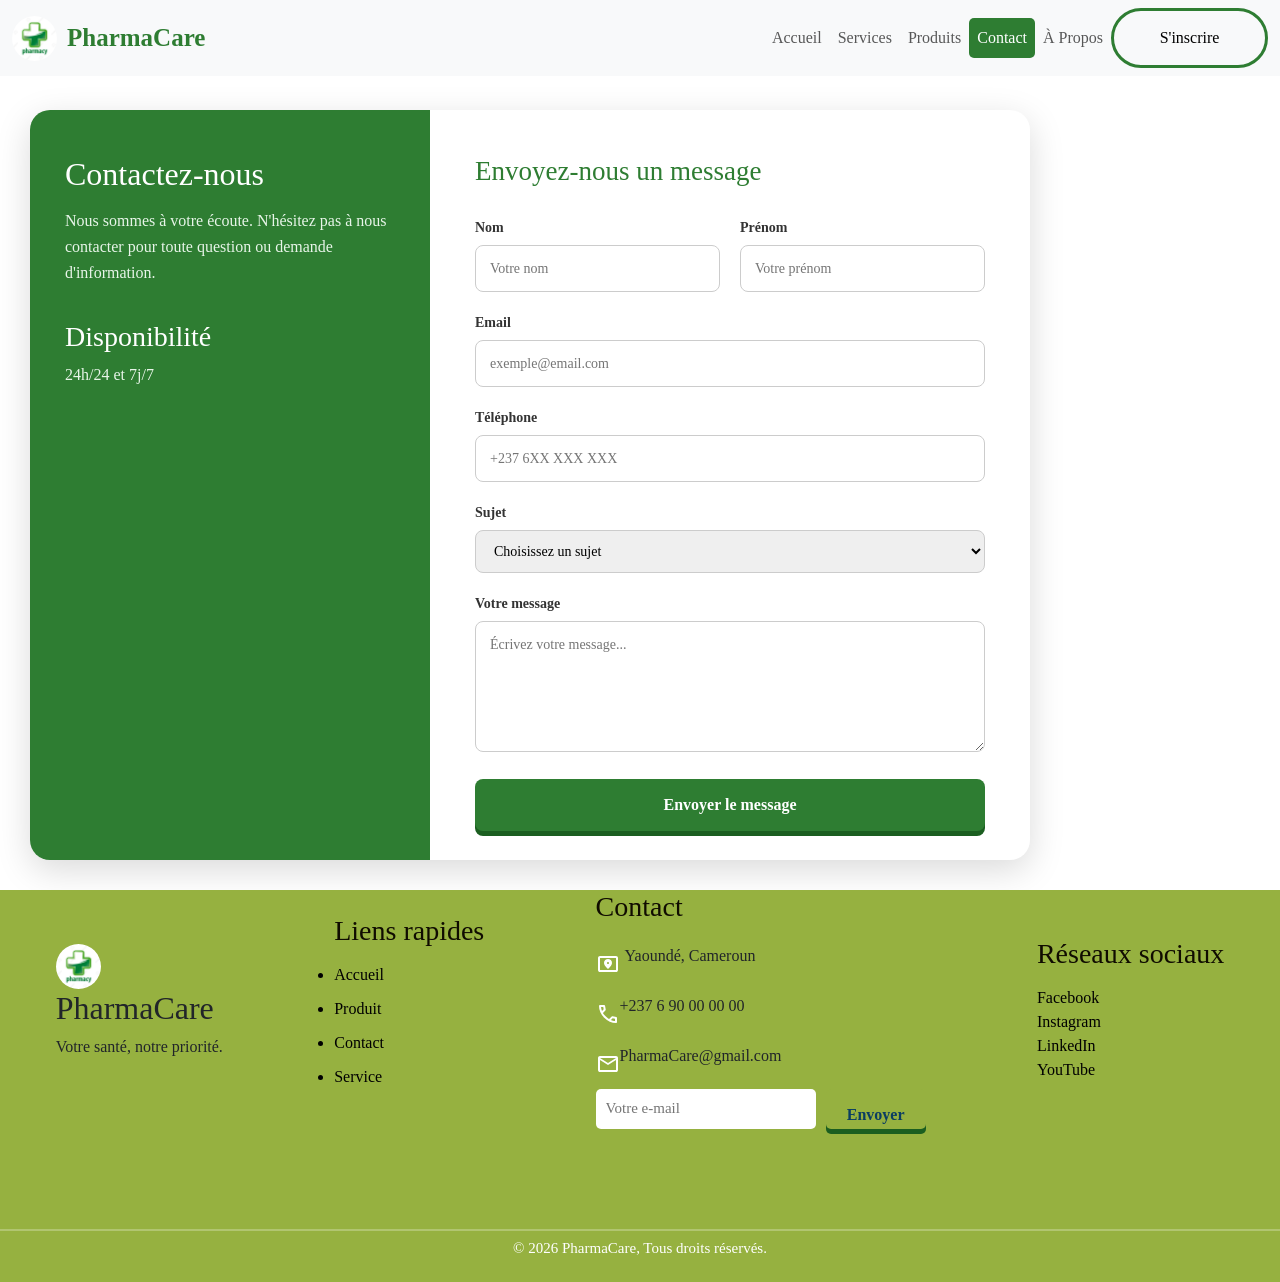
==== contact.html @ 48b53a8b "Mise à jour du projet" ====
<!DOCTYPE html>
<html lang="en">
<head>
    <meta charset="UTF-8">
    <meta name="viewport" content="width=device-width, initial-scale=1.0">
    <link href="https://cdn.jsdelivr.net/npm/bootstrap@5.0.2/dist/css/bootstrap.min.css" rel="stylesheet" integrity="sha384-EVSTQN3/azprG1Anm3QDgpJLIm9Nao0Yz1ztcQTwFspd3yD65VohhpuuCOmLASjC" crossorigin="anonymous">
    <script src="https://cdn.jsdelivr.net/npm/bootstrap@5.0.2/dist/js/bootstrap.bundle.min.js" integrity="sha384-MrcW6ZMFYlzcLA8Nl+NtUVF0sA7MsXsP1UyJoMp4YLEuNSfAP+JcXn/tWtIaxVXM" crossorigin="anonymous"></script>
    <title>Document</title>
    <link rel="stylesheet" href="css/contact.css">
</head>
<body>
     <header>
    <nav class="navbar navbar-expand-lg navbar-light bg-light fixed-top">

        <div class="container-fluid title">

            <!-- Logo -->
            <a class="navbar-brand" href="#">
                <img src="image/logo.jpg" alt="Logo PharmaCare" class="logo">
                PharmaCare
            </a>

            <!-- Bouton mobile -->
            <button class="navbar-toggler" type="button"
                    data-bs-toggle="collapse"
                    data-bs-target="#navbarSupportedContent"
                    aria-controls="navbarSupportedContent"
                    aria-expanded="false"
                    aria-label="Toggle navigation">

                <span class="navbar-toggler-icon"></span>
            </button>

            <!-- Menu -->
            <div class="collapse navbar-collapse" id="navbarSupportedContent">

               <ul class="navbar-nav ms-auto mb-2 mb-lg-0">

                    <li class="nav-item">
                        <a class="nav-link " href="index.html">
                            Accueil
                        </a>
                    </li>

                    <li class="nav-item">
                        <a class="nav-link" href="service.html">
                            Services
                        </a>
                    </li>

                    <li class="nav-item">
                        <a class="nav-link" href="produit.html">
                            Produits
                        </a>
                    </li>

                    <li class="nav-item">
                        <a class="nav-link active" href="contact.html">
                            Contact
                        </a>
                    </li>

                    <li class="nav-item">
                        <a class="nav-link" href="#">
                            À Propos
                        </a>
                    </li>

                </ul>

                <!-- Bouton inscription -->
                <a href="connexion.html" class="btn2">
                    S'inscrire
                </a>

            </div>

        </div>

    </nav>
</header>

 

    <div class="contact-container">

        <!-- Informations de contact -->
        <div class="contact-info">

            <h1>Contactez-nous</h1>

            <p>
                Nous sommes à votre écoute.
                N'hésitez pas à nous contacter pour toute question
                ou demande d'information.
            </p>

            <div class="info">
                        <h3>Disponibilité</h3>
                        <p>24h/24 et 7j/7</p>
                    
            </div>

        </div>


        <!-- Formulaire -->
        <div class="contact-form">

            <h2>Envoyez-nous un message</h2>

            <form>

                <div class="ligne">

                    <div class="champ">

                        <label for="nom">Nom</label>

                        <input
                            type="text"
                            id="nom"
                            placeholder="Votre nom"
                            required
                        >

                    </div>

                    <div class="champ">

                        <label for="prenom">Prénom</label>

                        <input
                            type="text"
                            id="prenom"
                            placeholder="Votre prénom"
                            required
                        >

                    </div>

                </div>


                <div class="champ">

                    <label for="email">Email</label>

                    <input
                        type="email"
                        id="email"
                        placeholder="exemple@email.com"
                        required
                    >

                </div>


                <div class="champ">

                    <label for="telephone">Téléphone</label>

                    <input
                        type="tel"
                        id="telephone"
                        placeholder="+237 6XX XXX XXX"
                    >

                </div>


                <div class="champ">

                    <label for="sujet">Sujet</label>

                    <select id="sujet">

                        <option value="">Choisissez un sujet</option>

                        <option>Demande d'information</option>
                        <option>Commande</option>
                        <option>Livraison</option>
                        <option>Produit</option>
                        <option>Réclamation</option>
                        <option>Autre</option>

                    </select>

                </div>


                <div class="champ">

                    <label for="message">Votre message</label>

                    <textarea
                        id="message"
                        rows="5"
                        placeholder="Écrivez votre message..."
                        required
                    ></textarea>

                </div>


                <button type="submit">
                    Envoyer le message
                </button>

            </form>

        </div>

    </div>
 <footer class="footer">
    <div class="footer-container">

        <!-- Logo -->
        <div class="footer-logo">
            <img src="image/logo.jpg" alt="Logo" class="logo">
            <h2> PharmaCare</h2>
            <p>Votre santé, notre priorité.</p>
        </div>

        <!-- Liens rapides -->
        <div class="footer-section">
            <h3>Liens rapides</h3>
            <ul>
                <li><a href="#">Accueil</a></li>
                <li><a href="#">Produit</a></li>
                <li><a href="#">Contact</a></li>
                <li><a href="#">Service</a></li>
            </ul>
        </div>

        <!-- Contact -->
        <div class="footer-section">
            <h3>Contact</h3>
            <div class="svg"><svg xmlns="http://www.w3.org/2000/svg" height="24px" viewBox="0 -960 960 960" width="24px" fill="white"><path d="M160-240h640v-480H160v480Zm0 80q-33 0-56.5-23.5T80-240v-480q0-33 23.5-56.5T160-800h640q33 0 56.5 23.5T880-720v480q0 33-23.5 56.5T800-160H160Zm0-80v-480 480Zm291.5-251.5Q440-503 440-520t11.5-28.5Q463-560 480-560t28.5 11.5Q520-537 520-520t-11.5 28.5Q497-480 480-480t-28.5-11.5ZM480-280q81-69 120.5-127.5T640-516q0-75-48.5-119.5T480-680q-63 0-111.5 44.5T320-516q0 50 39.5 108.5T480-280Z"/></svg> <p class="vag">Yaoundé, Cameroun</p></div>
            
            <div class="svg"><svg xmlns="http://www.w3.org/2000/svg" height="24px" viewBox="0 -960 960 960" width="24px" fill="white"><path d="M798-120q-125 0-247-54.5T329-329Q229-429 174.5-551T120-798q0-18 12-30t30-12h162q14 0 25 9.5t13 22.5l26 140q2 16-1 27t-11 19l-97 98q20 37 47.5 71.5T387-386q31 31 65 57.5t72 48.5l94-94q9-9 23.5-13.5T670-390l138 28q14 4 23 14.5t9 23.5v162q0 18-12 30t-30 12ZM241-600l66-66-17-94h-89q5 41 14 81t26 79Zm358 358q39 17 79.5 27t81.5 13v-88l-94-19-67 67ZM241-600Zm358 358Z"/></svg><p>+237 6 90 00 00 00</p></div> 
            <div class="svg"><svg xmlns="http://www.w3.org/2000/svg" height="24px" viewBox="0 -960 960 960" width="24px" fill="white"><path d="M160-160q-33 0-56.5-23.5T80-240v-480q0-33 23.5-56.5T160-800h640q33 0 56.5 23.5T880-720v480q0 33-23.5 56.5T800-160H160Zm320-280L160-640v400h640v-400L480-440Zm0-80 320-200H160l320 200ZM160-640v-80 480-400Z"/></svg><p>PharmaCare@gmail.com</p></div>
            <div class="newsletter">
          <form class="newsletter-form">
        <input type="email" placeholder="Votre e-mail" required>
        <button type="submit">Envoyer</button>
         </form>
</div>
        </div>

        <!-- Réseaux sociaux -->
        <div class="footer-section">
            <h3>Réseaux sociaux</h3>
            <a href="#">Facebook</a><br>
            <a href="#">Instagram</a><br>
            <a href="#">LinkedIn</a><br>
            <a href="#">YouTube</a>
        </div>

    </div>
    <hr>
    <div class="footer-bottom">
        <p>&copy; 2026  PharmaCare, Tous droits réservés.</p>
    </div>
</footer>
</body>
</html>
---- css/contact.css ----
body{
    font-family: poppins;
    padding-top: 80px;
}
.logo {
    width: 45px;
    height: 45px;
    border-radius: 50%;
    object-fit: cover;
    
}
.navbar {
    position: fixed;
    top: 0;
    left: 0;
    width: 100%;
    z-index: 1050;
}
.navbar-brand {
    display: flex;
    align-items: center;
    gap: 10px;
    font-size: 25px;
    font-weight: bold;
    color: #2E7D32;
}
.nav-link:active {
    background-color: #2E7D32;
    color: white;
    border-radius: 5px;
}
.nav-link.active {
    color: white !important;
    background-color: #2E7D32;
    border-radius: 5px;
}

.btn2{
    text-decoration: none;
     color: black;
     border: #2E7D32 solid;
     width: 15%;
     height: 60px;
     border-radius: 30px;
     align-items: center;
    display: flex;
    justify-content: center;
}
.btn2:hover{
    background-color: #2E7D32 ;
    color: white;
    border: black solid;
} 
.contact-container {
    margin: 30px;
    height: 750px;
    width: 100%;
    max-width: 1000px;
    display: flex;
    background: white;
    border-radius: 20px;
    overflow: hidden;
    box-shadow: 0 10px 35px rgba(0, 0, 0, 0.15);
}
.contact-info {
    width: 40%;
    background: #2E7D32;
    color: white;
    padding: 45px 35px;
}
.contact-info h1 {
    font-size: 32px;
    margin-bottom: 15px;
}
.contact-info  p {
    line-height: 1.6;
    margin-bottom: 35px;
    color: #e8f5e9;
}
.info-item h3 {
    margin-bottom: 5px;
    font-size: 16px;
}
.info-item p {
    color: #e8f5e9;
    font-size: 14px;
}
.contact-form {
    width: 60%;
    padding: 45px;
}
.contact-form h2 {
    color: #2E7D32;
    margin-bottom: 30px;
    font-size: 27px;
}
.ligne {
    display: flex;
    gap: 20px;
}
.champ {
    width: 100%;
    margin-bottom: 20px;
}
.champ label {
    display: block;
    margin-bottom: 7px;
    font-weight: bold;
    color: #333;
    font-size: 14px;
}
.champ input,
.champ select,
.champ textarea {
    width: 100%;
    padding: 12px 14px;
    border: 1px solid #ccc;
    border-radius: 8px;
    outline: none;
    font-family: inherit;
    font-size: 14px;
    transition: 0.3s;
}
.champ textarea {
    resize: vertical;
}
.champ input:focus,
.champ select:focus,
.champ textarea:focus {

    border-color: #2E7D32;
    box-shadow:
        0 0 0 3px rgba(46, 125, 50, 0.12);
}

button {
    width: 100%;
    padding: 14px;
    border: none;
    border-radius: 8px;
    background: #2E7D32;
    color: white;
    font-size: 16px;
    font-weight: bold;
    cursor: pointer;
    box-shadow: 0 5px 0 #1B5E20;
    transition: 0.2s;
}


button:hover {
    background: #388E3C;
    transform: translateY(-2px);
    box-shadow: 0 7px 0 #1B5E20;
}

footer{
    background-color: #96B140;
    height: 350px;
}
hr {
    border: none;
    height: 2px;
    background-color: white;
    margin-top: 100px;
}
.footer-container{
    display: flex;
    justify-content: space-around;
    align-items: center;
    
}

.footer-bottom {
    text-align: center;
    background-color: #96B140;
    color: white;
    font-size: 15px;
    height: 50px;
    display: flex;
    justify-content: center;
    align-items: center;
    margin-top: -15px;
}
.svg{
  display: flex;
  width: 200%;
  align-items: center;
 
  height: 50px;
}
.vag{
    margin-left: 5px;
}
.footer-section h3{
    margin-bottom:15px;
    color:#100c00;
}

.footer-section ul{

    padding:0;
}

.footer-section ul li {
    margin-bottom:10px;
    text-decoration: none;
    color: black;
}
.footer-section a{
    text-decoration:none;
    color:black;
    transition:0.3s;
}

.footer-section a:hover{
    color:white;
    padding-left:6px;
}
.newsletter-form{
    display: flex;
    gap: 10px;
}

.newsletter-form input{
    width: 220px;
    height: 40px;
    padding: 0 10px;
    border: none;
    border-radius: 5px;
    outline: none;
    font-size: 15px;
}

.newsletter-form button{
    width: 100px;
    height: 40px;
    background-color: #96B140;
    color: #0A3D62;
    border: none;
    border-radius: 5px;
    cursor: pointer;
    font-weight: bold;
    transition: 0.3s;
}

.newsletter-form button:hover{
    background-color: white;
}
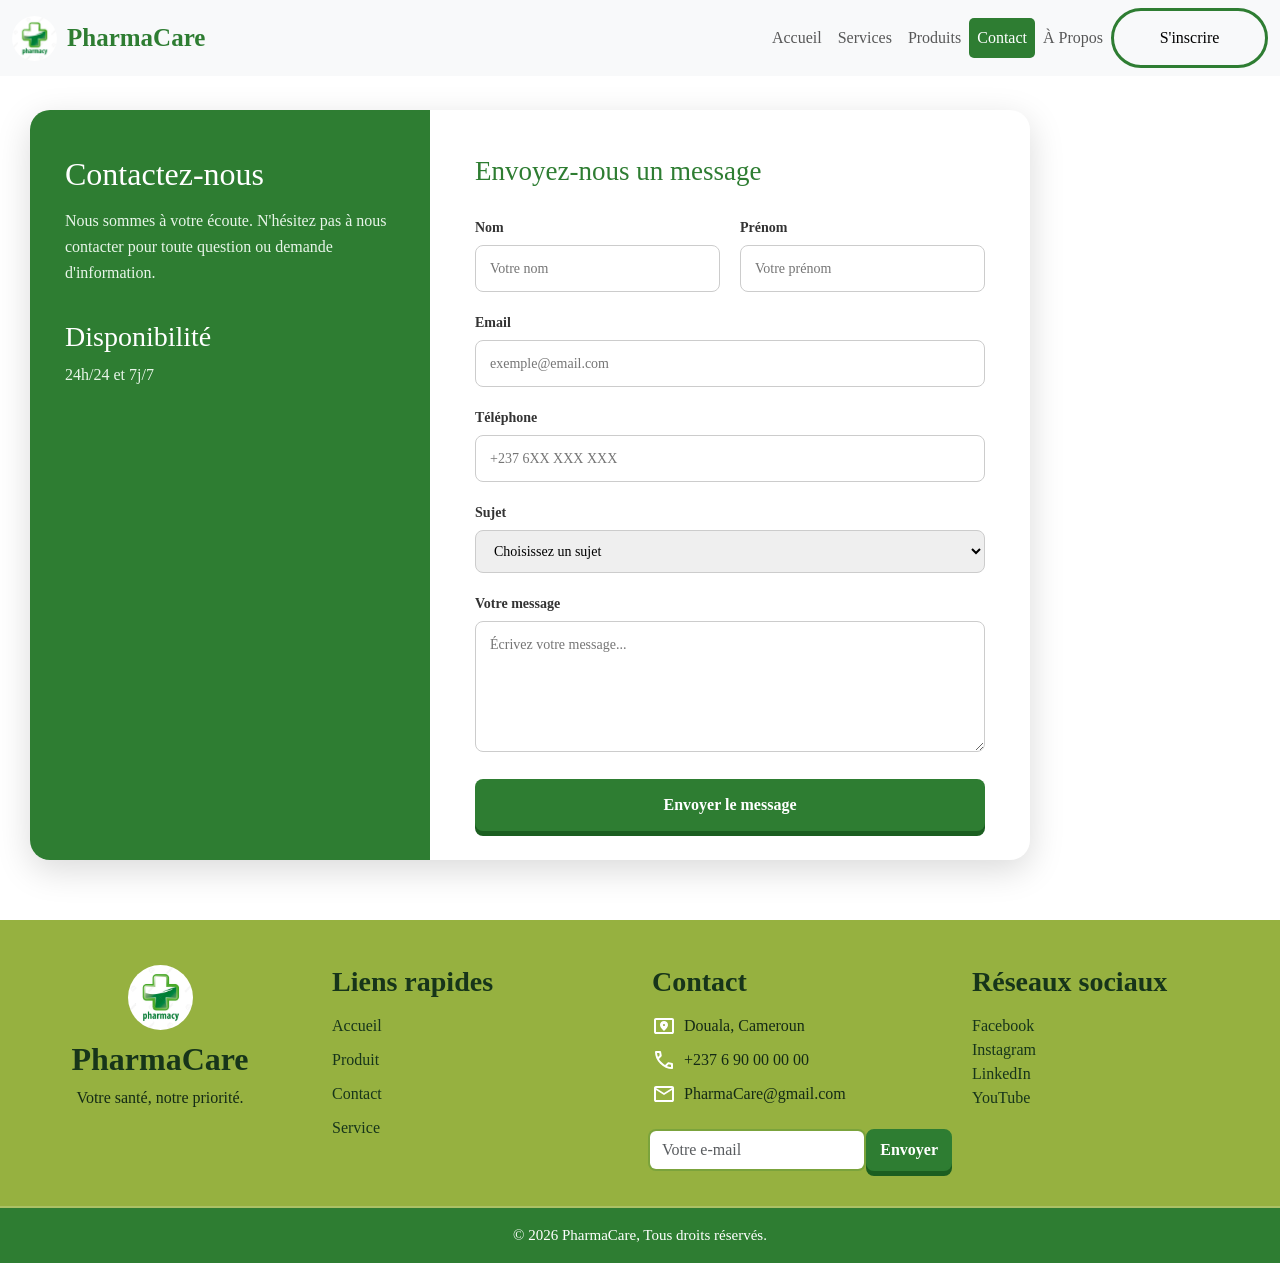
==== commit c1b68576: "Modification de la page produit" ====
--- a/contact.html
+++ b/contact.html
@@ -213,17 +213,17 @@
 
     </div>
  <footer class="footer">
-    <div class="footer-container">
+    <div class="footer-container container-fluid"><div class="row g-4">
 
         <!-- Logo -->
-        <div class="footer-logo">
+        <div class="footer-logo col-12 col-md-6 col-lg-3">
             <img src="image/logo.jpg" alt="Logo" class="logo">
             <h2> PharmaCare</h2>
             <p>Votre santé, notre priorité.</p>
         </div>
 
         <!-- Liens rapides -->
-        <div class="footer-section">
+        <div class="footer-section col-12 col-md-6 col-lg-3">
             <h3>Liens rapides</h3>
             <ul>
                 <li><a href="#">Accueil</a></li>
@@ -234,22 +234,22 @@
         </div>
 
         <!-- Contact -->
-        <div class="footer-section">
+        <div class="footer-section col-12 col-md-6 col-lg-3">
             <h3>Contact</h3>
-            <div class="svg"><svg xmlns="http://www.w3.org/2000/svg" height="24px" viewBox="0 -960 960 960" width="24px" fill="white"><path d="M160-240h640v-480H160v480Zm0 80q-33 0-56.5-23.5T80-240v-480q0-33 23.5-56.5T160-800h640q33 0 56.5 23.5T880-720v480q0 33-23.5 56.5T800-160H160Zm0-80v-480 480Zm291.5-251.5Q440-503 440-520t11.5-28.5Q463-560 480-560t28.5 11.5Q520-537 520-520t-11.5 28.5Q497-480 480-480t-28.5-11.5ZM480-280q81-69 120.5-127.5T640-516q0-75-48.5-119.5T480-680q-63 0-111.5 44.5T320-516q0 50 39.5 108.5T480-280Z"/></svg> <p class="vag">Yaoundé, Cameroun</p></div>
+            <div class="svg"><svg xmlns="http://www.w3.org/2000/svg" height="24px" viewBox="0 -960 960 960" width="24px" fill="white"><path d="M160-240h640v-480H160v480Zm0 80q-33 0-56.5-23.5T80-240v-480q0-33 23.5-56.5T160-800h640q33 0 56.5 23.5T880-720v480q0 33-23.5 56.5T800-160H160Zm0-80v-480 480Zm291.5-251.5Q440-503 440-520t11.5-28.5Q463-560 480-560t28.5 11.5Q520-537 520-520t-11.5 28.5Q497-480 480-480t-28.5-11.5ZM480-280q81-69 120.5-127.5T640-516q0-75-48.5-119.5T480-680q-63 0-111.5 44.5T320-516q0 50 39.5 108.5T480-280Z"/></svg> <p class="vag">Douala, Cameroun</p></div>
             
             <div class="svg"><svg xmlns="http://www.w3.org/2000/svg" height="24px" viewBox="0 -960 960 960" width="24px" fill="white"><path d="M798-120q-125 0-247-54.5T329-329Q229-429 174.5-551T120-798q0-18 12-30t30-12h162q14 0 25 9.5t13 22.5l26 140q2 16-1 27t-11 19l-97 98q20 37 47.5 71.5T387-386q31 31 65 57.5t72 48.5l94-94q9-9 23.5-13.5T670-390l138 28q14 4 23 14.5t9 23.5v162q0 18-12 30t-30 12ZM241-600l66-66-17-94h-89q5 41 14 81t26 79Zm358 358q39 17 79.5 27t81.5 13v-88l-94-19-67 67ZM241-600Zm358 358Z"/></svg><p>+237 6 90 00 00 00</p></div> 
             <div class="svg"><svg xmlns="http://www.w3.org/2000/svg" height="24px" viewBox="0 -960 960 960" width="24px" fill="white"><path d="M160-160q-33 0-56.5-23.5T80-240v-480q0-33 23.5-56.5T160-800h640q33 0 56.5 23.5T880-720v480q0 33-23.5 56.5T800-160H160Zm320-280L160-640v400h640v-400L480-440Zm0-80 320-200H160l320 200ZM160-640v-80 480-400Z"/></svg><p>PharmaCare@gmail.com</p></div>
             <div class="newsletter">
-          <form class="newsletter-form">
-        <input type="email" placeholder="Votre e-mail" required>
-        <button type="submit">Envoyer</button>
+          <form class="newsletter-form row g-2">
+        <input type="email" class="form-control col-12 col-md" placeholder="Votre e-mail" required>
+        <button type="submit" class="btn col-12 col-md-auto">Envoyer</button>
          </form>
 </div>
         </div>
 
         <!-- Réseaux sociaux -->
-        <div class="footer-section">
+        <div class="footer-section col-12 col-md-6 col-lg-3">
             <h3>Réseaux sociaux</h3>
             <a href="#">Facebook</a><br>
             <a href="#">Instagram</a><br>
@@ -257,7 +257,7 @@
             <a href="#">YouTube</a>
         </div>
 
-    </div>
+    </div></div>
     <hr>
     <div class="footer-bottom">
         <p>&copy; 2026  PharmaCare, Tous droits réservés.</p>
--- a/css/contact.css
+++ b/css/contact.css
@@ -1,3 +1,13 @@
+:root {
+    --vert-principal: #2E7D32;
+    --vert-clair: #96B140;
+    --vert-tres-clair: #F3F8E8;
+    --fond-carte: #F7F9F7;
+    --texte: #17351A;
+    --blanc: #FFFFFF;
+    --ombre: rgba(46, 125, 50, 0.15);
+}
+
 body{
     font-family: poppins;
     padding-top: 80px;
@@ -154,98 +164,134 @@
     box-shadow: 0 7px 0 #1B5E20;
 }
 
-footer{
-    background-color: #96B140;
-    height: 350px;
-}
-hr {
-    border: none;
+footer {
+    background-color: var(--vert-clair);
+    color: #142A15;
+    margin-top: 60px;
+    padding-top: 45px;
+}
+
+.footer-container {
+    width: 100%;
+}
+
+.footer-logo {
+    text-align: center;
+}
+
+.footer-logo .logo {
+    width: 65px;
+    height: 65px;
+}
+
+.footer-logo h2 {
+    color: #17351A;
+    font-weight: 700;
+    margin-top: 10px;
+}
+
+.footer-section h3 {
+    margin-bottom: 15px;
+    color: #17351A;
+    font-weight: 700;
+}
+
+.footer-section ul {
+    padding: 0;
+    margin: 0;
+    list-style: none;
+}
+
+.footer-section ul li {
+    margin-bottom: 10px;
+}
+
+.footer-section a {
+    text-decoration: none;
+    color: #17351A;
+    transition: 0.3s;
+}
+
+.footer-section a:hover {
+    color: var(--blanc);
+    padding-left: 5px;
+}
+
+.svg {
+    display: flex;
+    align-items: center;
+    gap: 8px;
+    width: 100%;
+    margin-bottom: 10px;
+}
+
+.svg p {
+    margin: 0;
+    overflow-wrap: anywhere;
+}
+
+.vag {
+    margin-left: 5px;
+}
+
+.newsletter-form {
+    margin-top: 15px;
+}
+
+.newsletter-form input {
+    min-height: 42px;
+    border: 2px solid rgba(46, 125, 50, 0.25);
+    border-radius: 8px;
+    outline: none;
+}
+
+.newsletter-form input:focus {
+    border-color: var(--vert-principal);
+    box-shadow: 0 0 0 0.2rem rgba(46, 125, 50, 0.15);
+}
+
+.newsletter-form button {
+    min-height: 42px;
+    background-color: var(--vert-principal);
+    color: var(--blanc);
+    border: 2px solid var(--vert-principal);
+    border-radius: 8px;
+    font-weight: 600;
+    transition: 0.3s;
+}
+
+.newsletter-form button:hover {
+    background-color: var(--blanc);
+    color: var(--vert-principal);
+}
+
+/* =========================
+   LIGNE ET COPYRIGHT
+========================= */
+
+footer hr {
+    border: 0;
     height: 2px;
-    background-color: white;
-    margin-top: 100px;
-}
-.footer-container{
-    display: flex;
-    justify-content: space-around;
-    align-items: center;
-    
+    background-color: rgba(255, 255, 255, 0.8);
+    margin: 35px 0 0;
 }
 
 .footer-bottom {
-    text-align: center;
-    background-color: #96B140;
-    color: white;
-    font-size: 15px;
-    height: 50px;
+    min-height: 55px;
+    padding: 12px 15px;
+
     display: flex;
     justify-content: center;
     align-items: center;
-    margin-top: -15px;
-}
-.svg{
-  display: flex;
-  width: 200%;
-  align-items: center;
- 
-  height: 50px;
-}
-.vag{
-    margin-left: 5px;
-}
-.footer-section h3{
-    margin-bottom:15px;
-    color:#100c00;
-}
-
-.footer-section ul{
-
-    padding:0;
-}
-
-.footer-section ul li {
-    margin-bottom:10px;
-    text-decoration: none;
-    color: black;
-}
-.footer-section a{
-    text-decoration:none;
-    color:black;
-    transition:0.3s;
-}
-
-.footer-section a:hover{
-    color:white;
-    padding-left:6px;
-}
-.newsletter-form{
-    display: flex;
-    gap: 10px;
-}
-
-.newsletter-form input{
-    width: 220px;
-    height: 40px;
-    padding: 0 10px;
-    border: none;
-    border-radius: 5px;
-    outline: none;
+
+    background-color: var(--vert-principal);
+    color: var(--blanc);
+
+    text-align: center;
     font-size: 15px;
 }
 
-.newsletter-form button{
-    width: 100px;
-    height: 40px;
-    background-color: #96B140;
-    color: #0A3D62;
-    border: none;
-    border-radius: 5px;
-    cursor: pointer;
-    font-weight: bold;
-    transition: 0.3s;
-}
-
-.newsletter-form button:hover{
-    background-color: white;
-}
-
-             +.footer-bottom p {
+    margin: 0;
+}
+
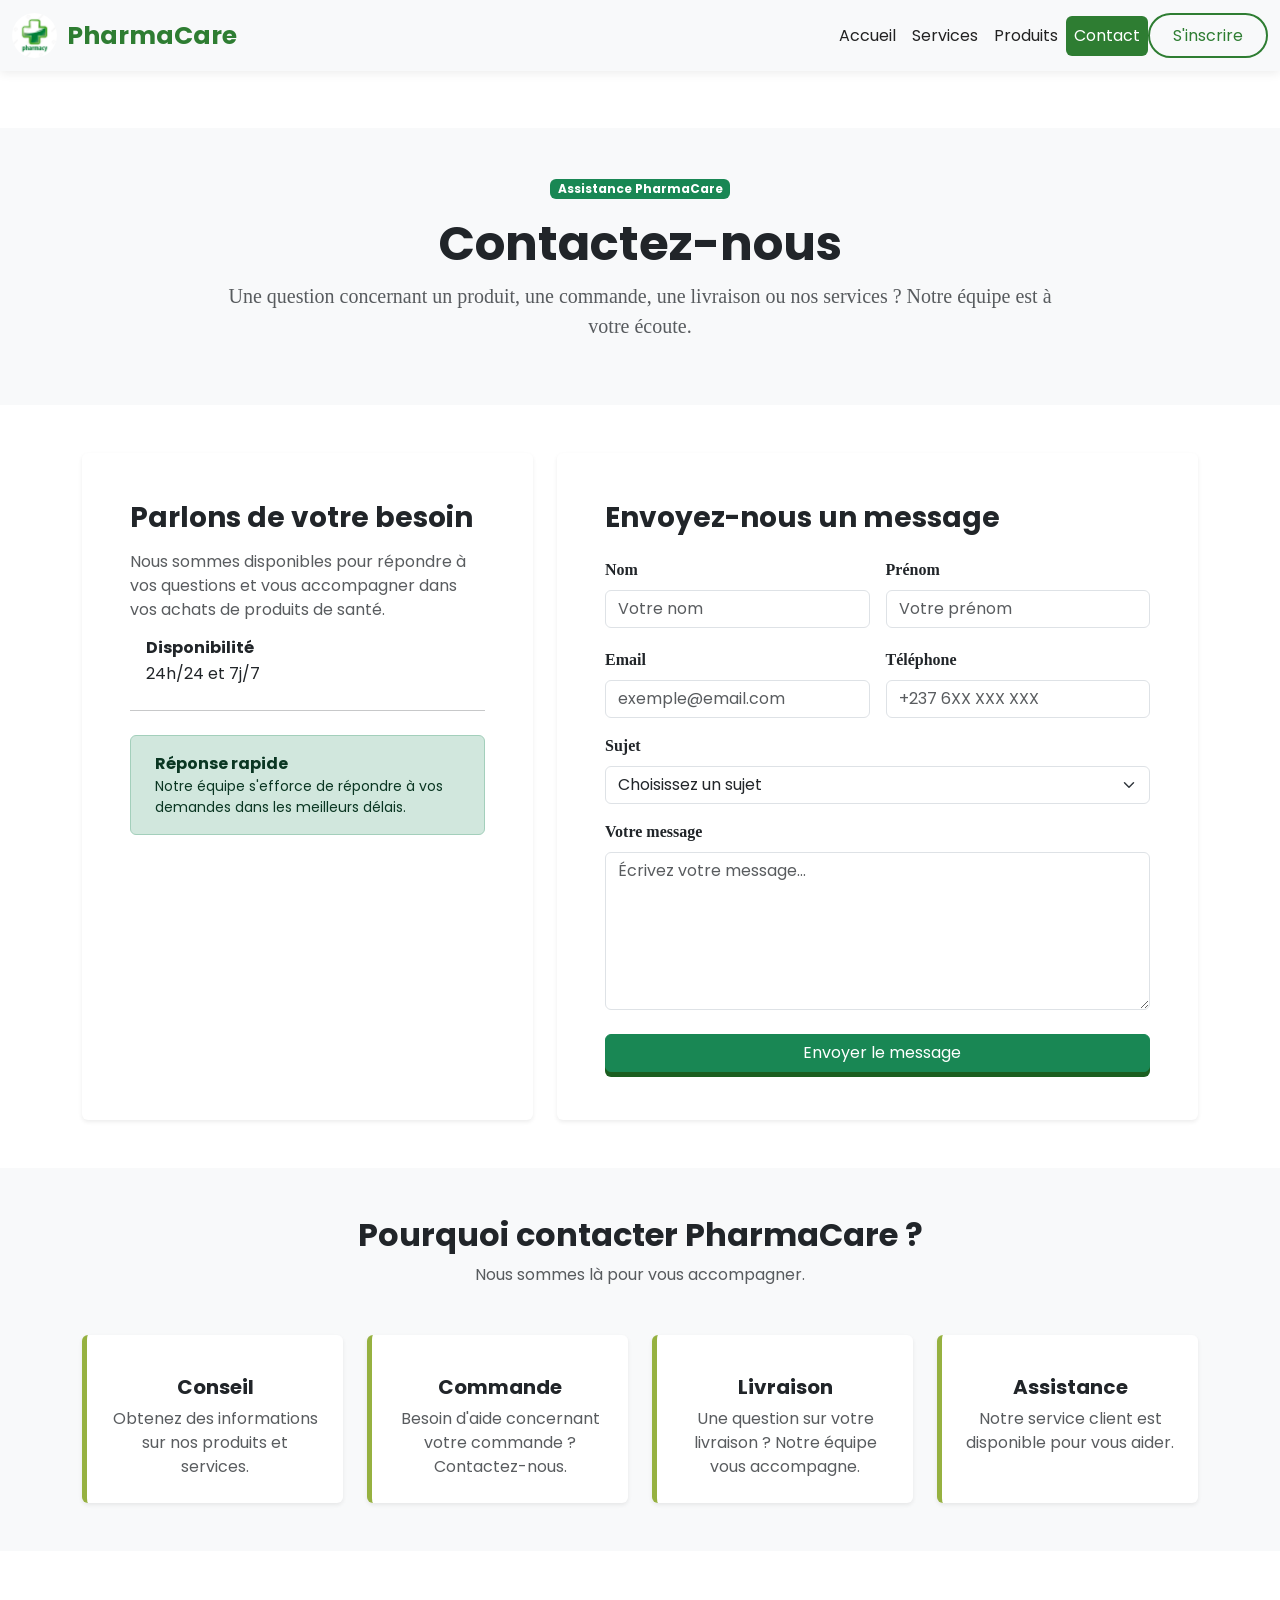
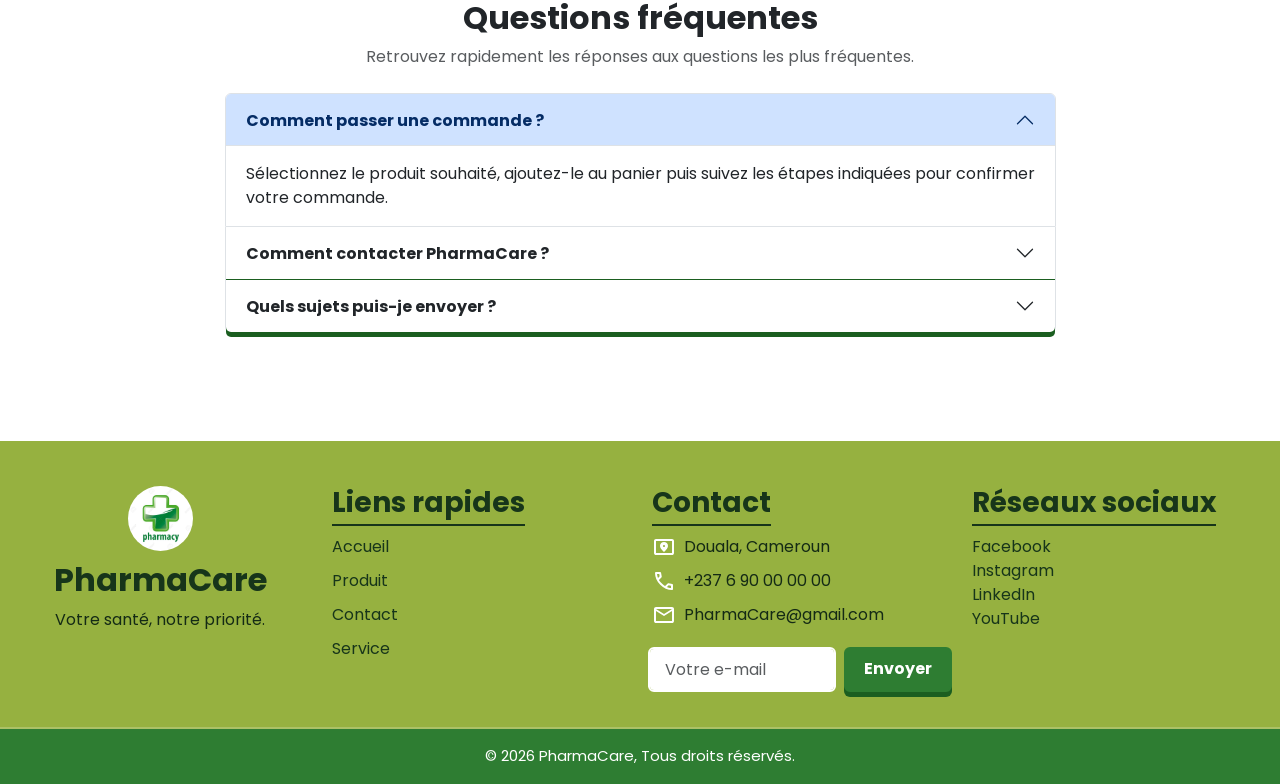
==== commit 77cfc722: "Amelioration de la page services" ====
--- a/contact.html
+++ b/contact.html
@@ -3,13 +3,19 @@
 <head>
     <meta charset="UTF-8">
     <meta name="viewport" content="width=device-width, initial-scale=1.0">
+    <link rel="preconnect" href="https://fonts.googleapis.com">
+<link rel="preconnect" href="https://fonts.gstatic.com" crossorigin>
+<link href="https://fonts.googleapis.com/css2?family=Poppins:ital,wght@0,100;0,200;0,300;0,400;0,500;0,600;0,700;0,800;0,900;1,100;1,200;1,300;1,400;1,500;1,600;1,700;1,800;1,900&display=swap" rel="stylesheet">
     <link href="https://cdn.jsdelivr.net/npm/bootstrap@5.0.2/dist/css/bootstrap.min.css" rel="stylesheet" integrity="sha384-EVSTQN3/azprG1Anm3QDgpJLIm9Nao0Yz1ztcQTwFspd3yD65VohhpuuCOmLASjC" crossorigin="anonymous">
     <script src="https://cdn.jsdelivr.net/npm/bootstrap@5.0.2/dist/js/bootstrap.bundle.min.js" integrity="sha384-MrcW6ZMFYlzcLA8Nl+NtUVF0sA7MsXsP1UyJoMp4YLEuNSfAP+JcXn/tWtIaxVXM" crossorigin="anonymous"></script>
     <title>Document</title>
     <link rel="stylesheet" href="css/contact.css">
 </head>
 <body>
-     <header>
+   
+
+<header>
+
     <nav class="navbar navbar-expand-lg navbar-light bg-light fixed-top">
 
         <div class="container-fluid title">
@@ -37,7 +43,7 @@
                <ul class="navbar-nav ms-auto mb-2 mb-lg-0">
 
                     <li class="nav-item">
-                        <a class="nav-link " href="index.html">
+                        <a class="nav-link" href="index.html">
                             Accueil
                         </a>
                     </li>
@@ -60,12 +66,6 @@
                         </a>
                     </li>
 
-                    <li class="nav-item">
-                        <a class="nav-link" href="#">
-                            À Propos
-                        </a>
-                    </li>
-
                 </ul>
 
                 <!-- Bouton inscription -->
@@ -78,140 +78,549 @@
         </div>
 
     </nav>
+
 </header>
 
- 
-
-    <div class="contact-container">
-
-        <!-- Informations de contact -->
-        <div class="contact-info">
-
-            <h1>Contactez-nous</h1>
-
-            <p>
-                Nous sommes à votre écoute.
-                N'hésitez pas à nous contacter pour toute question
-                ou demande d'information.
-            </p>
-
-            <div class="info">
-                        <h3>Disponibilité</h3>
-                        <p>24h/24 et 7j/7</p>
-                    
+
+<!-- ESPACE SOUS LA NAVBAR -->
+<main class="pt-5">
+
+    <section class="py-5 bg-light">
+
+        <div class="container">
+
+            <div class="row justify-content-center text-center">
+
+                <div class="col-12 col-lg-9">
+
+                    <span class="badge bg-success mb-3">
+                        <i class="bi bi-headset"></i>
+                        Assistance PharmaCare
+                    </span>
+
+                    <h1 class="display-5 fw-bold">
+                        Contactez-nous
+                    </h1>
+
+                    <p class="lead text-muted">
+                        Une question concernant un produit, une commande,
+                        une livraison ou nos services ?
+                        Notre équipe est à votre écoute.
+                    </p>
+
+                </div>
+
             </div>
 
         </div>
 
-
-        <!-- Formulaire -->
-        <div class="contact-form">
-
-            <h2>Envoyez-nous un message</h2>
-
-            <form>
-
-                <div class="ligne">
-
-                    <div class="champ">
-
-                        <label for="nom">Nom</label>
-
-                        <input
-                            type="text"
-                            id="nom"
-                            placeholder="Votre nom"
-                            required
-                        >
-
-                    </div>
-
-                    <div class="champ">
-
-                        <label for="prenom">Prénom</label>
-
-                        <input
-                            type="text"
-                            id="prenom"
-                            placeholder="Votre prénom"
-                            required
-                        >
-
-                    </div>
-
-                </div>
-
-
-                <div class="champ">
-
-                    <label for="email">Email</label>
-
-                    <input
-                        type="email"
-                        id="email"
-                        placeholder="exemple@email.com"
-                        required
-                    >
-
-                </div>
-
-
-                <div class="champ">
-
-                    <label for="telephone">Téléphone</label>
-
-                    <input
-                        type="tel"
-                        id="telephone"
-                        placeholder="+237 6XX XXX XXX"
-                    >
-
-                </div>
-
-
-                <div class="champ">
-
-                    <label for="sujet">Sujet</label>
-
-                    <select id="sujet">
-
-                        <option value="">Choisissez un sujet</option>
-
-                        <option>Demande d'information</option>
-                        <option>Commande</option>
-                        <option>Livraison</option>
-                        <option>Produit</option>
-                        <option>Réclamation</option>
-                        <option>Autre</option>
-
-                    </select>
-
-                </div>
-
-
-                <div class="champ">
-
-                    <label for="message">Votre message</label>
-
-                    <textarea
-                        id="message"
-                        rows="5"
-                        placeholder="Écrivez votre message..."
-                        required
-                    ></textarea>
-
-                </div>
-
-
-                <button type="submit">
-                    Envoyer le message
-                </button>
-
-            </form>
-
-        </div>
-
-    </div>
+    </section>
+
+
+
+    <!-- =========================
+         INFORMATIONS + FORMULAIRE
+    ========================== -->
+
+    <section class="py-5">
+
+        <div class="container">
+
+            <div class="row g-4 align-items-stretch">
+
+                <div class="col-12 col-lg-5">
+
+                    <div class="card border-0 shadow-sm h-100">
+
+                        <div class="card-body p-4 p-lg-5">
+
+                            <h2 class="h3 fw-bold mb-3">
+                                Parlons de votre besoin
+                            </h2>
+
+                            <p class="text-muted">
+                                Nous sommes disponibles pour répondre à vos
+                                questions et vous accompagner dans vos achats
+                                de produits de santé.
+                            </p>
+
+
+                            <div class="d-flex align-items-start gap-3 mb-4">
+
+                                <div class="fs-3 text-success">
+                                    <i class="bi bi-clock-fill"></i>
+                                </div>
+
+                                <div>
+
+                                    <h3 class="h6 fw-bold mb-1">
+                                        Disponibilité
+                                    </h3>
+
+                                    <p class="mb-0">
+                                        24h/24 et 7j/7
+                                    </p>
+
+                                </div>
+
+                            </div>
+
+
+                            <hr>
+
+
+                            <!-- Réponse rapide -->
+                            <div class="alert alert-success mt-4">
+
+                                <div class="d-flex gap-2">
+
+                                    <i class="bi bi-check-circle-fill"></i>
+
+                                    <div>
+                                        <strong>Réponse rapide</strong>
+
+                                        <p class="mb-0 small">
+                                            Notre équipe s'efforce de répondre
+                                            à vos demandes dans les meilleurs délais.
+                                        </p>
+                                    </div>
+
+                                </div>
+
+                            </div>
+
+                        </div>
+
+                    </div>
+
+                </div>
+
+                <div class="col-12 col-lg-7">
+
+                    <div class="card border-0 shadow-sm h-100">
+
+                        <div class="card-body p-4 p-lg-5">
+
+                            <h2 class="h3 fw-bold mb-4">
+                                Envoyez-nous un message
+                            </h2>
+
+                            <form>
+
+
+                                <!-- Nom + prénom -->
+                                <div class="row g-3">
+
+                                    <div class="col-12 col-md-6">
+
+                                        <label for="nom"
+                                               class="form-label fw-semibold">
+                                            Nom
+                                        </label>
+
+                                        <input type="text"
+                                               class="form-control"
+                                               id="nom"
+                                               placeholder="Votre nom"
+                                               required>
+
+                                    </div>
+
+
+                                    <div class="col-12 col-md-6">
+
+                                        <label for="prenom"
+                                               class="form-label fw-semibold">
+                                            Prénom
+                                        </label>
+
+                                        <input type="text"
+                                               class="form-control"
+                                               id="prenom"
+                                               placeholder="Votre prénom"
+                                               required>
+
+                                    </div>
+
+                                </div>
+
+
+                                <!-- Email + téléphone -->
+                                <div class="row g-3 mt-1">
+
+                                    <div class="col-12 col-md-6">
+
+                                        <label for="email"
+                                               class="form-label fw-semibold">
+                                            Email
+                                        </label>
+
+                                        <input type="email"
+                                               class="form-control"
+                                               id="email"
+                                               placeholder="exemple@email.com"
+                                               required>
+
+                                    </div>
+
+
+                                    <div class="col-12 col-md-6">
+
+                                        <label for="telephone"
+                                               class="form-label fw-semibold">
+                                            Téléphone
+                                        </label>
+
+                                        <input type="tel"
+                                               class="form-control"
+                                               id="telephone"
+                                               placeholder="+237 6XX XXX XXX">
+
+                                    </div>
+
+                                </div>
+
+
+                                <!-- Sujet -->
+                                <div class="mt-3">
+
+                                    <label for="sujet"
+                                           class="form-label fw-semibold">
+                                        Sujet
+                                    </label>
+
+                                    <select id="sujet"
+                                            class="form-select"
+                                            required>
+
+                                        <option value="">
+                                            Choisissez un sujet
+                                        </option>
+
+                                        <option>
+                                            Demande d'information
+                                        </option>
+
+                                        <option>
+                                            Commande
+                                        </option>
+
+                                        <option>
+                                            Livraison
+                                        </option>
+
+                                        <option>
+                                            Produit
+                                        </option>
+
+                                        <option>
+                                            Réclamation
+                                        </option>
+
+                                        <option>
+                                            Conseil pharmaceutique
+                                        </option>
+
+                                        <option>
+                                            Autre
+                                        </option>
+
+                                    </select>
+
+                                </div>
+
+
+                                <!-- Message -->
+                                <div class="mt-3">
+
+                                    <label for="message"
+                                           class="form-label fw-semibold">
+                                        Votre message
+                                    </label>
+
+                                    <textarea id="message"
+                                              class="form-control"
+                                              rows="6"
+                                              placeholder="Écrivez votre message..."
+                                              required></textarea>
+
+                                </div>
+
+                                <div class="d-grid d-md-flex justify-content-md-end mt-4">
+
+                                    <button type="submit"
+                                            class="btn btn-success px-4">
+
+                                        <i class="bi bi-send-fill me-2"></i>
+
+                                        Envoyer le message
+
+                                    </button>
+                                </div>
+                            </form>
+                        </div>
+                    </div>
+                </div>
+            </div>
+        </div>
+    </section>
+
+    <section class="py-5 bg-light">
+
+        <div class="container">
+
+            <div class="text-center mb-5">
+
+                <h2 class="fw-bold">
+                    Pourquoi contacter PharmaCare ?
+                </h2>
+
+                <p class="text-muted">
+                    Nous sommes là pour vous accompagner.
+                </p>
+
+            </div>
+
+
+            <div class="row g-4">
+
+
+                <div class="col-12 col-md-6 col-lg-3">
+
+                    <div class="card card-conseil border-0 shadow-sm h-100 text-center">
+
+                        <div class="card-body p-4">
+
+                            <i class="bi bi-person-check-fill fs-1 text-success"></i>
+
+                            <h3 class="h5 fw-bold mt-3">
+                                Conseil
+                            </h3>
+
+                            <p class="text-muted mb-0">
+                                Obtenez des informations sur nos produits
+                                et services.
+                            </p>
+
+                        </div>
+
+                    </div>
+
+                </div>
+
+
+                <div class="col-12 col-md-6 col-lg-3">
+
+                    <div class="card card-conseil border-0 shadow-sm h-100 text-center">
+
+                        <div class="card-body p-4">
+
+                            <i class="bi bi-cart-check-fill fs-1 text-success"></i>
+
+                            <h3 class="h5 fw-bold mt-3">
+                                Commande
+                            </h3>
+
+                            <p class="text-muted mb-0">
+                                Besoin d'aide concernant votre commande ?
+                                Contactez-nous.
+                            </p>
+
+                        </div>
+
+                    </div>
+
+                </div>
+
+
+                <div class="col-12 col-md-6 col-lg-3">
+
+                    <div class="card card-conseil border-0 shadow-sm h-100 text-center">
+
+                        <div class="card-body p-4">
+
+                            <i class="bi bi-truck fs-1 text-success"></i>
+
+                            <h3 class="h5 fw-bold mt-3">
+                                Livraison
+                            </h3>
+
+                            <p class="text-muted mb-0">
+                                Une question sur votre livraison ?
+                                Notre équipe vous accompagne.
+                            </p>
+
+                        </div>
+
+                    </div>
+
+                </div>
+
+
+                <div class="col-12 col-md-6 col-lg-3">
+
+                    <div class="card card-conseil border-0 shadow-sm h-100 text-center">
+
+                        <div class="card-body p-4">
+
+                            <i class="bi bi-headset fs-1 text-success"></i>
+
+                            <h3 class="h5 fw-bold mt-3">
+                                Assistance
+                            </h3>
+
+                            <p class="text-muted mb-0">
+                                Notre service client est disponible
+                                pour vous aider.
+                            </p>
+
+                        </div>
+
+                    </div>
+
+                </div>
+
+            </div>
+
+        </div>
+
+    </section>
+
+    <section class="py-5">
+
+        <div class="container">
+
+            <div class="row justify-content-center">
+
+                <div class="col-12 col-lg-9">
+
+                    <div class="text-center mb-4">
+
+                        <h2 class="fw-bold">
+                            Questions fréquentes
+                        </h2>
+
+                        <p class="text-muted">
+                            Retrouvez rapidement les réponses aux questions
+                            les plus fréquentes.
+                        </p>
+
+                    </div>
+
+
+                    <div class="accordion" id="faq">
+
+
+                        <div class="accordion-item">
+
+                            <h2 class="accordion-header">
+
+                                <button class="accordion-button"
+                                        type="button"
+                                        data-bs-toggle="collapse"
+                                        data-bs-target="#question1">
+
+                                    Comment passer une commande ?
+
+                                </button>
+
+                            </h2>
+
+                            <div id="question1"
+                                 class="accordion-collapse collapse show"
+                                 data-bs-parent="#faq">
+
+                                <div class="accordion-body">
+
+                                    Sélectionnez le produit souhaité,
+                                    ajoutez-le au panier puis suivez les
+                                    étapes indiquées pour confirmer votre commande.
+
+                                </div>
+
+                            </div>
+
+                        </div>
+
+
+                        <div class="accordion-item">
+
+                            <h2 class="accordion-header">
+
+                                <button class="accordion-button collapsed"
+                                        type="button"
+                                        data-bs-toggle="collapse"
+                                        data-bs-target="#question2">
+
+                                    Comment contacter PharmaCare ?
+
+                                </button>
+
+                            </h2>
+
+                            <div id="question2"
+                                 class="accordion-collapse collapse"
+                                 data-bs-parent="#faq">
+
+                                <div class="accordion-body">
+
+                                    Vous pouvez nous contacter par téléphone,
+                                    par email ou grâce au formulaire présent
+                                    sur cette page.
+
+                                </div>
+
+                            </div>
+
+                        </div>
+
+
+                        <div class="accordion-item">
+
+                            <h2 class="accordion-header">
+
+                                <button class="accordion-button collapsed"
+                                        type="button"
+                                        data-bs-toggle="collapse"
+                                        data-bs-target="#question3">
+
+                                    Quels sujets puis-je envoyer ?
+
+                                </button>
+
+                            </h2>
+
+                            <div id="question3"
+                                 class="accordion-collapse collapse"
+                                 data-bs-parent="#faq">
+
+                                <div class="accordion-body">
+
+                                    Vous pouvez nous contacter pour une
+                                    commande, une livraison, un produit,
+                                    une réclamation ou une demande
+                                    d'information.
+
+                                </div>    
+                            </div>
+
+                        </div>
+
+
+                    </div>
+
+                </div>
+
+            </div>
+
+        </div>
+
+    </section>
+
+</main>
+
+
+
  <footer class="footer">
     <div class="footer-container container-fluid"><div class="row g-4">
 
--- a/css/contact.css
+++ b/css/contact.css
@@ -25,42 +25,54 @@
     left: 0;
     width: 100%;
     z-index: 1050;
-}
+    box-shadow: 0 2px 10px rgba(0, 0, 0, 0.08);
+}
+
+.logo {
+    width: 45px;
+    height: 45px;
+    border-radius: 50%;
+    object-fit: cover;
+}
+
 .navbar-brand {
     display: flex;
     align-items: center;
     gap: 10px;
     font-size: 25px;
     font-weight: bold;
-    color: #2E7D32;
-}
-.nav-link:active {
-    background-color: #2E7D32;
-    color: white;
-    border-radius: 5px;
-}
+    color: var(--vert-principal) !important;
+}
+
+.nav-link {
+    color: #222 !important;
+    border-radius: 6px;
+    transition: 0.3s;
+}
+
+.nav-link:hover,
 .nav-link.active {
-    color: white !important;
-    background-color: #2E7D32;
-    border-radius: 5px;
-}
-
-.btn2{
+    background-color: var(--vert-principal);
+    color: var(--blanc) !important;
+}
+
+.btn2 {
     text-decoration: none;
-     color: black;
-     border: #2E7D32 solid;
-     width: 15%;
-     height: 60px;
-     border-radius: 30px;
-     align-items: center;
-    display: flex;
+    color: var(--vert-principal);
+    border: 2px solid var(--vert-principal);
+    width: 120px;
+    min-height: 45px;
+    border-radius: 30px;
+    display: flex;
+    align-items: center;
     justify-content: center;
-}
-.btn2:hover{
-    background-color: #2E7D32 ;
-    color: white;
-    border: black solid;
-} 
+    transition: 0.3s;
+}
+
+.btn2:hover {
+    background-color: var(--vert-principal);
+    color: var(--blanc);
+}
 .contact-container {
     margin: 30px;
     height: 750px;
@@ -157,13 +169,22 @@
     transition: 0.2s;
 }
 
-
 button:hover {
     background: #388E3C;
     transform: translateY(-2px);
     box-shadow: 0 7px 0 #1B5E20;
 }
 
+.card-conseil {
+    border-left: 5px solid #96B140 !important;
+    transition: transform 0.3s ease, box-shadow 0.3s ease;
+}
+
+/* Quand la souris passe sur la card */
+.card-conseil:hover {
+    transform: translateY(-10px);
+    box-shadow: 0 10px 25px rgba(0, 0, 0, 0.15) !important;
+}
 footer {
     background-color: var(--vert-clair);
     color: #142A15;
@@ -194,6 +215,14 @@
     margin-bottom: 15px;
     color: #17351A;
     font-weight: 700;
+    text-decoration: underline;
+    text-decoration-thickness: 2px;
+    text-underline-offset: 12px;
+    text-decoration-color: #17351A;
+    transition: text-decoration-color 0.4s ease;
+}
+.footer-section h3:hover {
+    text-decoration-color: white;
 }
 
 .footer-section ul {
@@ -234,40 +263,55 @@
     margin-left: 5px;
 }
 
+.newsletter {
+    margin-top: 20px;
+    width: 100%;
+}
+
 .newsletter-form {
-    margin-top: 15px;
-}
-
+    display: flex;
+    flex-wrap: nowrap;
+    align-items: center;
+    gap: 8px;
+}
+
+/* Champ Votre e-mail */
 .newsletter-form input {
-    min-height: 42px;
-    border: 2px solid rgba(46, 125, 50, 0.25);
-    border-radius: 8px;
+    flex: 1;
+    height: 45px;
+    padding: 0 15px;
+    border: 2px solid white;
+    border-radius: 6px;
     outline: none;
-}
-
+    background-color: white;
+    color: #333;
+}
+
+/* Effet lorsqu'on clique dans l'input */
 .newsletter-form input:focus {
-    border-color: var(--vert-principal);
-    box-shadow: 0 0 0 0.2rem rgba(46, 125, 50, 0.15);
-}
-
+    border-color: #2d6a4f;
+    box-shadow: 0 0 6px rgba(255, 255, 255, 0.5);
+}
+
+/* Bouton Envoyer */
 .newsletter-form button {
-    min-height: 42px;
-    background-color: var(--vert-principal);
-    color: var(--blanc);
-    border: 2px solid var(--vert-principal);
-    border-radius: 8px;
-    font-weight: 600;
-    transition: 0.3s;
-}
-
+    height: 45px;
+    padding: 0 18px;
+    border: 2px solid #2E7D32;
+    border-radius: 6px;
+    background-color: #2E7D32;
+    color: white;
+    font-weight: bold;
+    white-space: nowrap;
+    transition: 0.3s ease;
+}
+
+/* Animation du bouton */
 .newsletter-form button:hover {
-    background-color: var(--blanc);
-    color: var(--vert-principal);
-}
-
-/* =========================
-   LIGNE ET COPYRIGHT
-========================= */
+    background-color: white;
+    color: #2d6a4f;
+    transform: translateY(-2px);
+}
 
 footer hr {
     border: 0;
